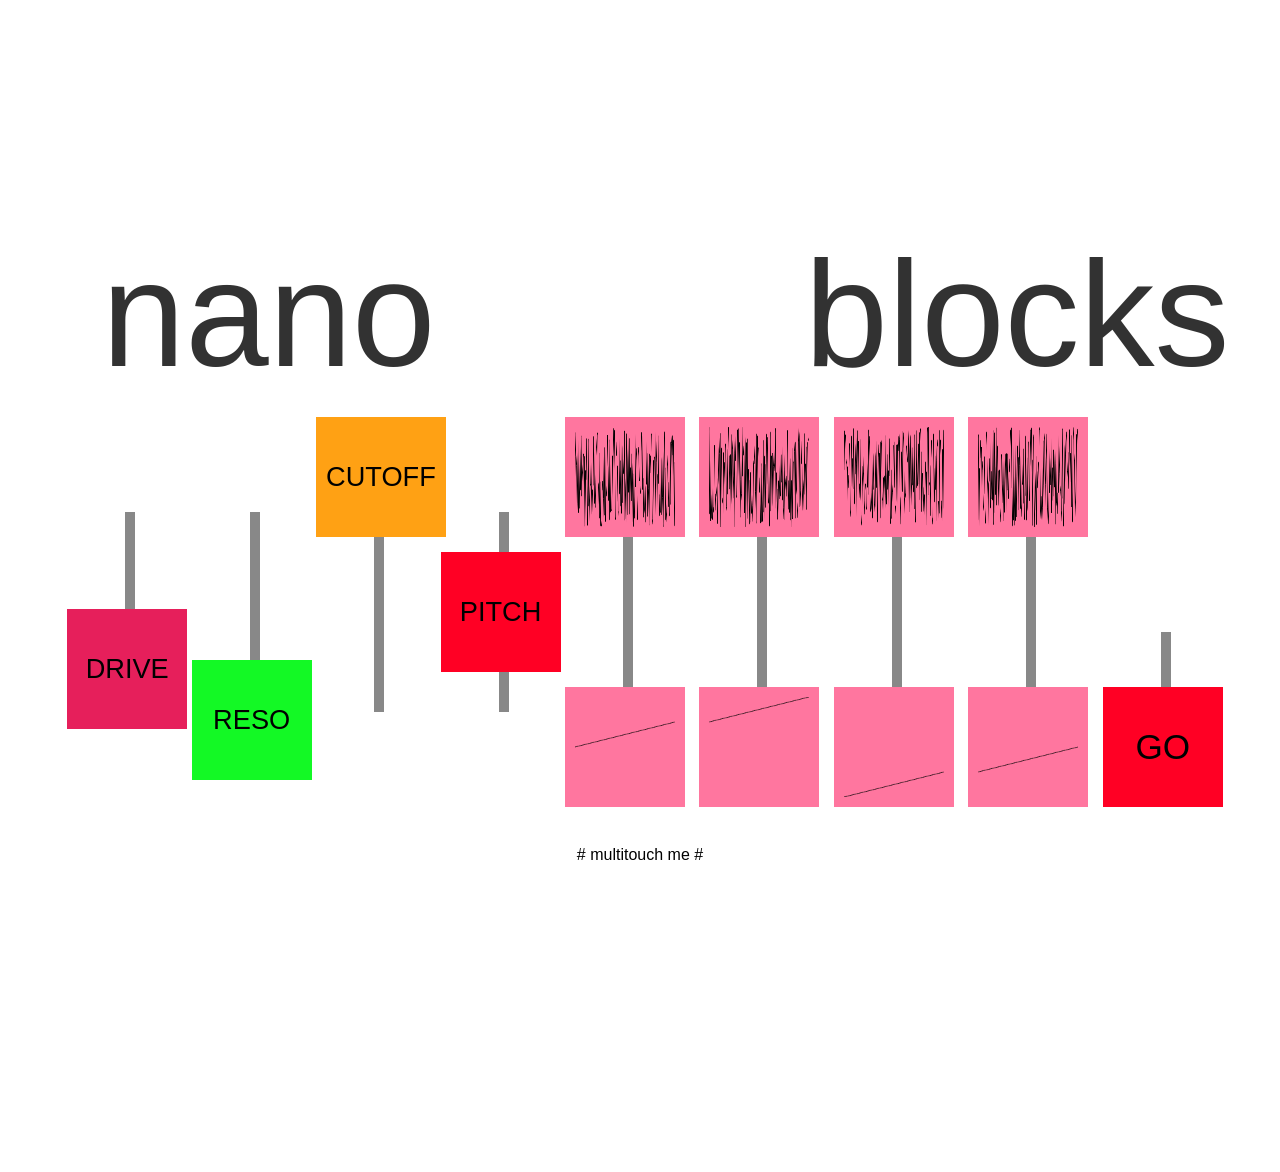
==== index.html @ b71ad53a "Added initial code base." ====
<!DOCTYPE html>
<html>
<head>
	<meta charset="utf-8">
	<link rel="stylesheet" type="text/css" href="style.css">
	<title>nanoBlocks</title>
</head>

<body>

<div style="text-align:center;white-space:nowrap;">
<div>
<span style="display:inline-block;width:0;height:0;z-index:20;position:relative;opacity:0.8;"><span style="float:right;position:relative;left:200px;top:-180px;font-size:150px;"><span style="position: relative; left: -2.46539e-319px; top: 2.46539e-319px;" id="brand-left">nano</span></span></span>
<canvas style="background:white;" id="osc" width="800" height="400"></canvas>
<span style="display:inline-block;width:0;height:0;z-index:20;position:relative;opacity:0.8;"><span style="float:left;position:relative;left:-240px;top:-180px;font-size:150px;"><span style="position: relative; left: -2.46539e-319px; top: 2.46539e-319px;" id="brand-right">blocks</span></span></span>
</div>

<div class="slider-outer">
<span class="waveform-slider" id="driveSlider">
<div class="waveform-slider-top" style="top: 191.7px;"><div class="block-canvas" id="handle" style="
  background-color: #e61f5b;
"><span class="label">DRIVE</span></div></div>
</span>
<span style="" class="slider-bar"></span>
</div>

<div class="slider-outer">
<span class="waveform-slider" id="resoSlider">
<div class="waveform-slider-top" style="top: 243px;"><div class="block-canvas" id="handle" style="
  background-color: #13f925;
"><span class="label">RESO</span></div></div>
</span>
<span style="" class="slider-bar"></span>
</div>

<div class="slider-outer">
<span class="waveform-slider" id="cutoffSlider">
<div class="waveform-slider-top" style="top: 0px;"><div class="block-canvas" id="handle" style="
  background-color: #ffa114;
"><span class="label">CUTOFF</span></div></div>
</span>
<span style="" class="slider-bar"></span>
</div>

<div class="slider-outer">
<span class="waveform-slider" id="pitchSlider">
<div class="waveform-slider-top" style="top: 135px;"><div class="block-canvas" id="handle" style="
  background-color: #ff0024;
"><span class="label">PITCH</span></div></div>
</span>
<span style="" class="slider-bar"></span>
</div>

<div class="slider-outer">
<span class="waveform-slider" id="waveformSlider1">
<div class="waveform-slider-top" style="top: 0px;"><canvas class="block-canvas" id="waveformA1"></canvas></div>
<div class="waveform-slider-bottom"><canvas class="block-canvas" id="waveformB1"></canvas></div>
</span>
<span style="" class="slider-bar"></span>
</div>

<div class="slider-outer">
<span class="waveform-slider" id="waveformSlider2">
<div class="waveform-slider-top" style="top: 0px;"><canvas class="block-canvas" id="waveformA2"></canvas></div>
<div class="waveform-slider-bottom"><canvas class="block-canvas" id="waveformB2"></canvas></div>
</span>
<span style="" class="slider-bar"></span>
</div>

<div class="slider-outer">
<span class="waveform-slider" id="waveformSlider3">
<div class="waveform-slider-top" style="top: 0px;"><canvas class="block-canvas" id="waveformA3"></canvas></div>
<div class="waveform-slider-bottom"><canvas class="block-canvas" id="waveformB3"></canvas></div>
</span>
<span style="" class="slider-bar"></span>
</div>

<div class="slider-outer">
<span class="waveform-slider" id="waveformSlider4">
<div class="waveform-slider-top" style="top: 0px;"><canvas class="block-canvas" id="waveformA4"></canvas></div>
<div class="waveform-slider-bottom"><canvas class="block-canvas" id="waveformB4"></canvas></div>
</span>
<span style="" class="slider-bar"></span>
</div>

<div class="slider-outer">
<span class="waveform-slider" id="forceSlider">
<div class="waveform-slider-top" style="top: 270px;"><div class="block-canvas" id="handle" style="
  background-color: #ff0024;
"><span class="label" style="font-size:220%">GO</span></div></div>
</span>
<span style="height:120px;top:220px;" class="slider-bar"></span>
</div>

<div style="margin-top:30px;padding-bottom:300px;"># multitouch me #</div>

</div>


<script src="param.js"></script>
<script src="drive.js"></script>
<script src="filter.js"></script>
<script src="engine.js"></script>
<script src="slider.js"></script>
<script src="script.js"></script>
</body>
</html>
---- style.css ----
body {
  font-family: Helvetica Neue, 'Roboto', sans-serif;
}

.block-canvas {
  width: 100px;
  height: 100px;
  background-color: #ff769f;
  padding: 10px;
  margin: 5px;
  display:table;
}

.label {
  font-size:170%;
  display:table-cell;
  vertical-align:middle;
  text-align:center;
}

.slider-outer {
  display:inline-block;
  min-width: 120px;
  position:relative;
}

.slider-bar {
  display:block;
  position:absolute;
  background-color:#888;
  height: 200px;
  width:10px;
  z-index:-20;
  left: 63px;
  top:100px;
}

.waveform-slider {
  height:400px;
  display:table;
  position:relative;
}

.waveform-slider-top {
  position:absolute;
  top:50px;
  z-index:10;
}

.waveform-slider-bottom {
  display:table-cell;
  vertical-align:bottom;
}
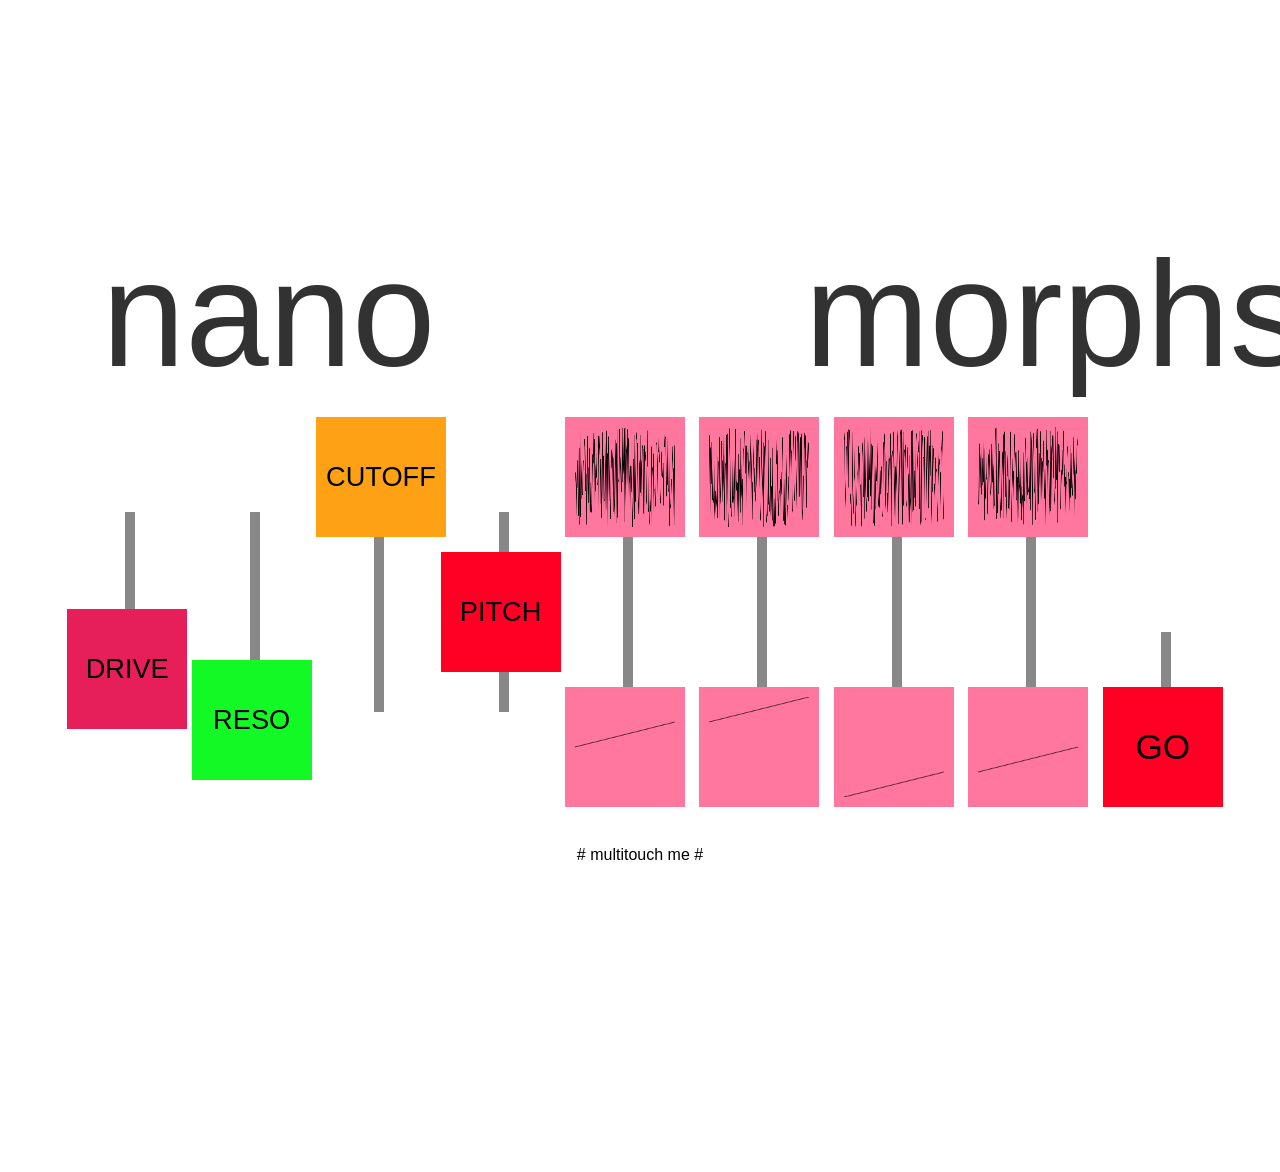
==== commit 0aa4538f: "Rename repo." ====
--- a/index.html
+++ b/index.html
@@ -3,7 +3,7 @@
 <head>
 	<meta charset="utf-8">
 	<link rel="stylesheet" type="text/css" href="style.css">
-	<title>nanoBlocks</title>
+	<title>nano morphs</title>
 </head>
 
 <body>
@@ -12,7 +12,7 @@
 <div>
 <span style="display:inline-block;width:0;height:0;z-index:20;position:relative;opacity:0.8;"><span style="float:right;position:relative;left:200px;top:-180px;font-size:150px;"><span style="position: relative; left: -2.46539e-319px; top: 2.46539e-319px;" id="brand-left">nano</span></span></span>
 <canvas style="background:white;" id="osc" width="800" height="400"></canvas>
-<span style="display:inline-block;width:0;height:0;z-index:20;position:relative;opacity:0.8;"><span style="float:left;position:relative;left:-240px;top:-180px;font-size:150px;"><span style="position: relative; left: -2.46539e-319px; top: 2.46539e-319px;" id="brand-right">blocks</span></span></span>
+<span style="display:inline-block;width:0;height:0;z-index:20;position:relative;opacity:0.8;"><span style="float:left;position:relative;left:-240px;top:-180px;font-size:150px;"><span style="position: relative; left: -2.46539e-319px; top: 2.46539e-319px;" id="brand-right">morphs</span></span></span>
 </div>
 
 <div class="slider-outer">
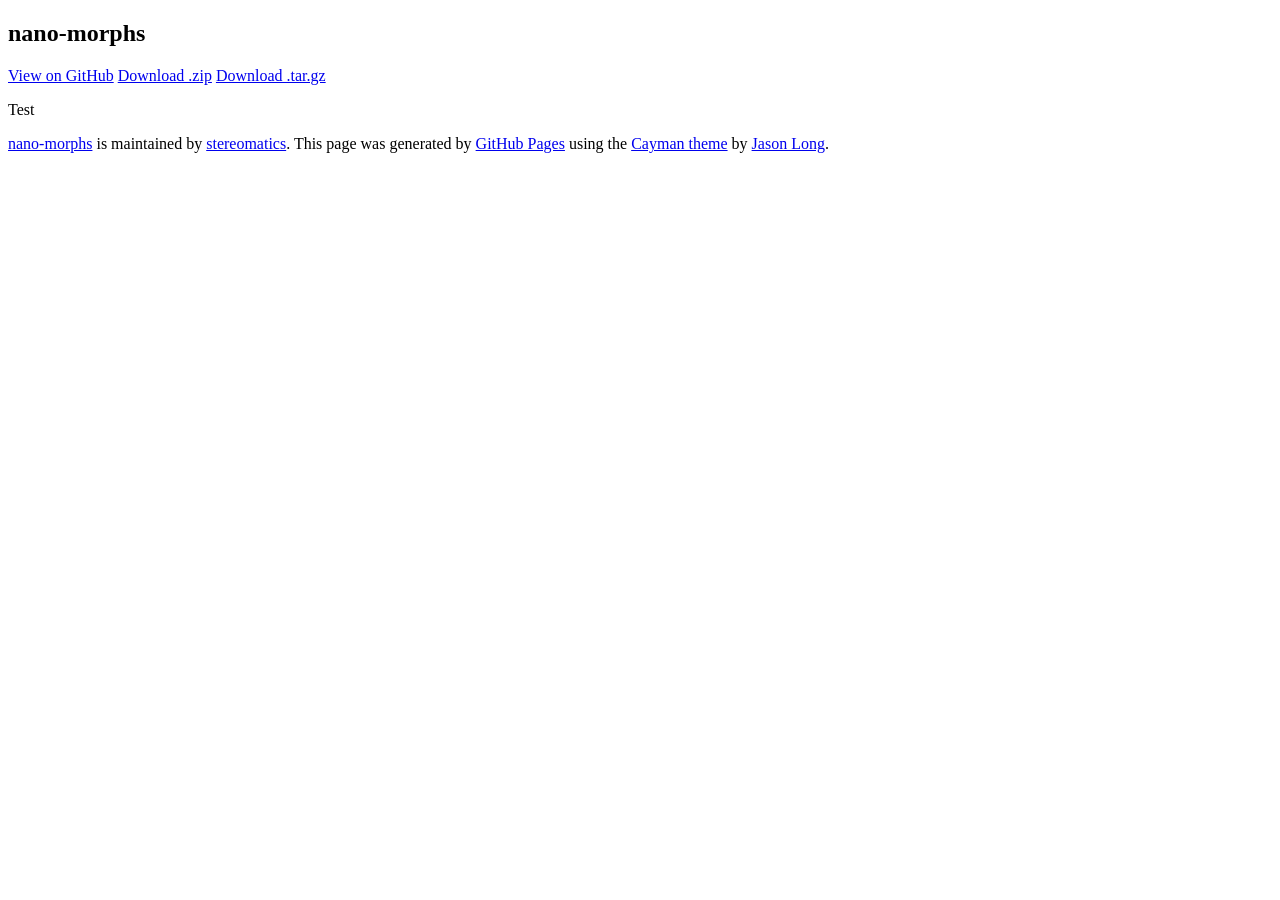
==== commit c5ff1068: "Create gh-pages branch via GitHub" ====
--- a/index.html
+++ b/index.html
@@ -1,109 +1,34 @@
 <!DOCTYPE html>
-<html>
-<head>
-	<meta charset="utf-8">
-	<link rel="stylesheet" type="text/css" href="style.css">
-	<title>nano morphs</title>
-</head>
+<html lang="en-us">
+  <head>
+    <meta charset="UTF-8">
+    <title>nano-morphs by stereomatics</title>
+    <meta name="viewport" content="width=device-width, initial-scale=1">
+    <link rel="stylesheet" type="text/css" href="stylesheets/normalize.css" media="screen">
+    <link href='https://fonts.googleapis.com/css?family=Open+Sans:400,700' rel='stylesheet' type='text/css'>
+    <link rel="stylesheet" type="text/css" href="stylesheets/stylesheet.css" media="screen">
+    <link rel="stylesheet" type="text/css" href="stylesheets/github-light.css" media="screen">
+  </head>
+  <body>
+    <section class="page-header">
+      <h1 class="project-name">nano-morphs</h1>
+      <h2 class="project-tagline"></h2>
+      <a href="https://github.com/stereomatics/nanomorphs" class="btn">View on GitHub</a>
+      <a href="https://github.com/stereomatics/nanomorphs/zipball/master" class="btn">Download .zip</a>
+      <a href="https://github.com/stereomatics/nanomorphs/tarball/master" class="btn">Download .tar.gz</a>
+    </section>
 
-<body>
+    <section class="main-content">
+      <p>Test</p>
 
-<div style="text-align:center;white-space:nowrap;">
-<div>
-<span style="display:inline-block;width:0;height:0;z-index:20;position:relative;opacity:0.8;"><span style="float:right;position:relative;left:200px;top:-180px;font-size:150px;"><span style="position: relative; left: -2.46539e-319px; top: 2.46539e-319px;" id="brand-left">nano</span></span></span>
-<canvas style="background:white;" id="osc" width="800" height="400"></canvas>
-<span style="display:inline-block;width:0;height:0;z-index:20;position:relative;opacity:0.8;"><span style="float:left;position:relative;left:-240px;top:-180px;font-size:150px;"><span style="position: relative; left: -2.46539e-319px; top: 2.46539e-319px;" id="brand-right">morphs</span></span></span>
-</div>
+      <footer class="site-footer">
+        <span class="site-footer-owner"><a href="https://github.com/stereomatics/nanomorphs">nano-morphs</a> is maintained by <a href="https://github.com/stereomatics">stereomatics</a>.</span>
 
-<div class="slider-outer">
-<span class="waveform-slider" id="driveSlider">
-<div class="waveform-slider-top" style="top: 191.7px;"><div class="block-canvas" id="handle" style="
-  background-color: #e61f5b;
-"><span class="label">DRIVE</span></div></div>
-</span>
-<span style="" class="slider-bar"></span>
-</div>
+        <span class="site-footer-credits">This page was generated by <a href="https://pages.github.com">GitHub Pages</a> using the <a href="https://github.com/jasonlong/cayman-theme">Cayman theme</a> by <a href="https://twitter.com/jasonlong">Jason Long</a>.</span>
+      </footer>
 
-<div class="slider-outer">
-<span class="waveform-slider" id="resoSlider">
-<div class="waveform-slider-top" style="top: 243px;"><div class="block-canvas" id="handle" style="
-  background-color: #13f925;
-"><span class="label">RESO</span></div></div>
-</span>
-<span style="" class="slider-bar"></span>
-</div>
+    </section>
 
-<div class="slider-outer">
-<span class="waveform-slider" id="cutoffSlider">
-<div class="waveform-slider-top" style="top: 0px;"><div class="block-canvas" id="handle" style="
-  background-color: #ffa114;
-"><span class="label">CUTOFF</span></div></div>
-</span>
-<span style="" class="slider-bar"></span>
-</div>
-
-<div class="slider-outer">
-<span class="waveform-slider" id="pitchSlider">
-<div class="waveform-slider-top" style="top: 135px;"><div class="block-canvas" id="handle" style="
-  background-color: #ff0024;
-"><span class="label">PITCH</span></div></div>
-</span>
-<span style="" class="slider-bar"></span>
-</div>
-
-<div class="slider-outer">
-<span class="waveform-slider" id="waveformSlider1">
-<div class="waveform-slider-top" style="top: 0px;"><canvas class="block-canvas" id="waveformA1"></canvas></div>
-<div class="waveform-slider-bottom"><canvas class="block-canvas" id="waveformB1"></canvas></div>
-</span>
-<span style="" class="slider-bar"></span>
-</div>
-
-<div class="slider-outer">
-<span class="waveform-slider" id="waveformSlider2">
-<div class="waveform-slider-top" style="top: 0px;"><canvas class="block-canvas" id="waveformA2"></canvas></div>
-<div class="waveform-slider-bottom"><canvas class="block-canvas" id="waveformB2"></canvas></div>
-</span>
-<span style="" class="slider-bar"></span>
-</div>
-
-<div class="slider-outer">
-<span class="waveform-slider" id="waveformSlider3">
-<div class="waveform-slider-top" style="top: 0px;"><canvas class="block-canvas" id="waveformA3"></canvas></div>
-<div class="waveform-slider-bottom"><canvas class="block-canvas" id="waveformB3"></canvas></div>
-</span>
-<span style="" class="slider-bar"></span>
-</div>
-
-<div class="slider-outer">
-<span class="waveform-slider" id="waveformSlider4">
-<div class="waveform-slider-top" style="top: 0px;"><canvas class="block-canvas" id="waveformA4"></canvas></div>
-<div class="waveform-slider-bottom"><canvas class="block-canvas" id="waveformB4"></canvas></div>
-</span>
-<span style="" class="slider-bar"></span>
-</div>
-
-<div class="slider-outer">
-<span class="waveform-slider" id="forceSlider">
-<div class="waveform-slider-top" style="top: 270px;"><div class="block-canvas" id="handle" style="
-  background-color: #ff0024;
-"><span class="label" style="font-size:220%">GO</span></div></div>
-</span>
-<span style="height:120px;top:220px;" class="slider-bar"></span>
-</div>
-
-<div style="margin-top:30px;padding-bottom:300px;"># multitouch me #</div>
-
-</div>
-
-
-<script src="param.js"></script>
-<script src="drive.js"></script>
-<script src="filter.js"></script>
-<script src="engine.js"></script>
-<script src="slider.js"></script>
-<script src="script.js"></script>
-</body>
+  
+  </body>
 </html>
-
-
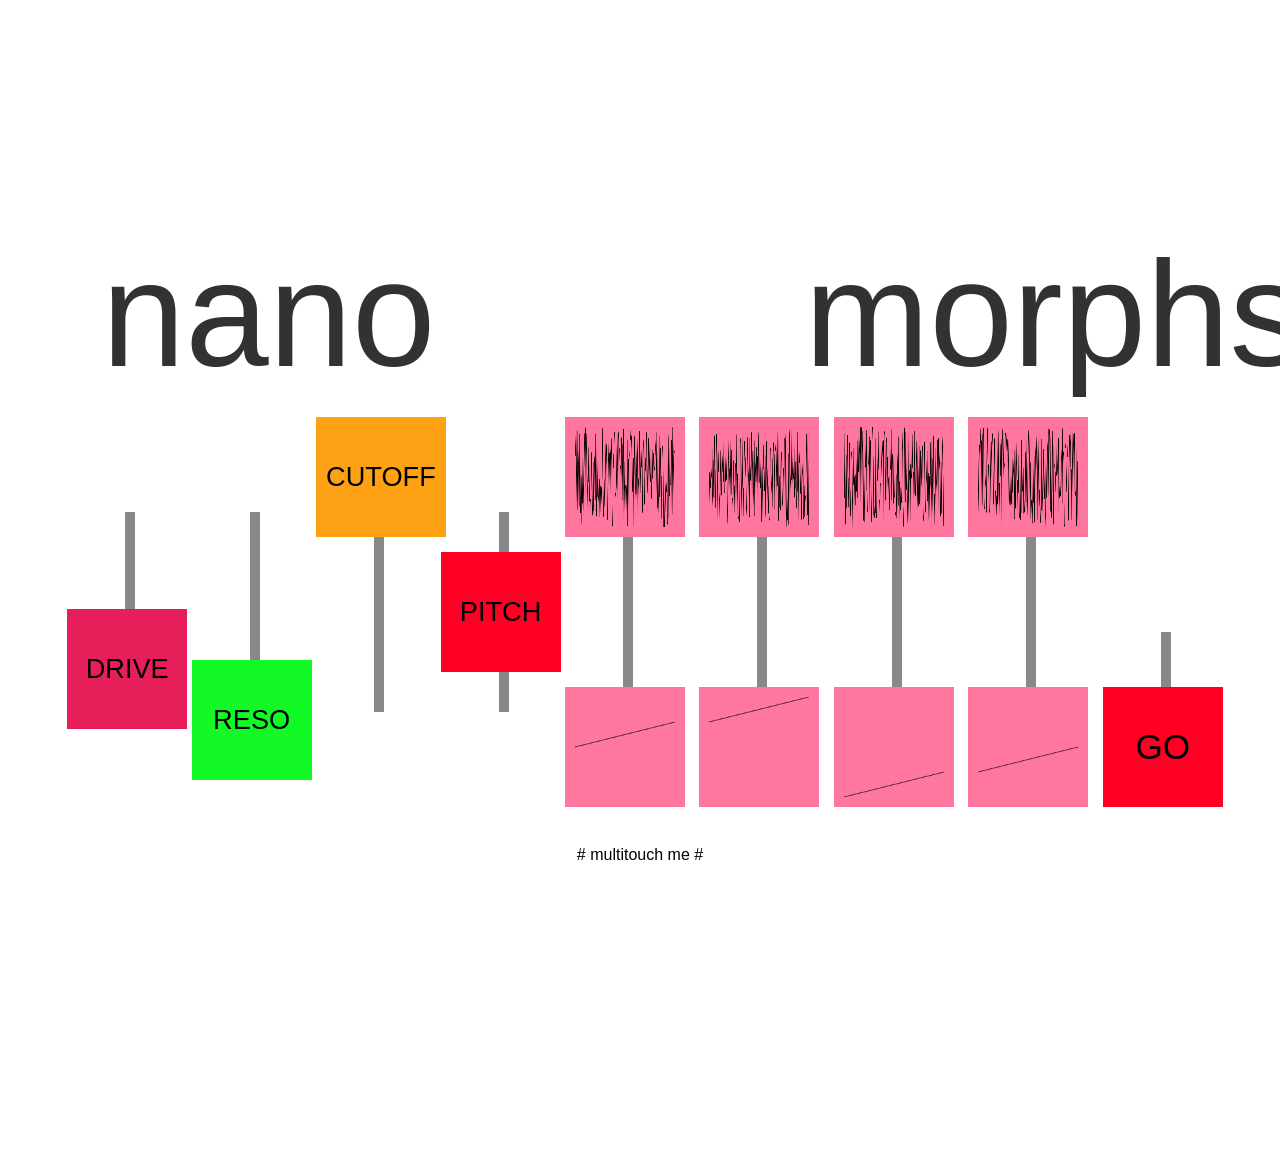
==== commit a9c3f380: "Merge from master." ====
--- a/index.html
+++ b/index.html
@@ -1,34 +1,109 @@
 <!DOCTYPE html>
-<html lang="en-us">
-  <head>
-    <meta charset="UTF-8">
-    <title>nano-morphs by stereomatics</title>
-    <meta name="viewport" content="width=device-width, initial-scale=1">
-    <link rel="stylesheet" type="text/css" href="stylesheets/normalize.css" media="screen">
-    <link href='https://fonts.googleapis.com/css?family=Open+Sans:400,700' rel='stylesheet' type='text/css'>
-    <link rel="stylesheet" type="text/css" href="stylesheets/stylesheet.css" media="screen">
-    <link rel="stylesheet" type="text/css" href="stylesheets/github-light.css" media="screen">
-  </head>
-  <body>
-    <section class="page-header">
-      <h1 class="project-name">nano-morphs</h1>
-      <h2 class="project-tagline"></h2>
-      <a href="https://github.com/stereomatics/nanomorphs" class="btn">View on GitHub</a>
-      <a href="https://github.com/stereomatics/nanomorphs/zipball/master" class="btn">Download .zip</a>
-      <a href="https://github.com/stereomatics/nanomorphs/tarball/master" class="btn">Download .tar.gz</a>
-    </section>
+<html>
+<head>
+	<meta charset="utf-8">
+	<link rel="stylesheet" type="text/css" href="style.css">
+	<title>nano morphs</title>
+</head>
 
-    <section class="main-content">
-      <p>Test</p>
+<body>
 
-      <footer class="site-footer">
-        <span class="site-footer-owner"><a href="https://github.com/stereomatics/nanomorphs">nano-morphs</a> is maintained by <a href="https://github.com/stereomatics">stereomatics</a>.</span>
+<div style="text-align:center;white-space:nowrap;">
+<div>
+<span style="display:inline-block;width:0;height:0;z-index:20;position:relative;opacity:0.8;"><span style="float:right;position:relative;left:200px;top:-180px;font-size:150px;"><span style="position: relative; left: -2.46539e-319px; top: 2.46539e-319px;" id="brand-left">nano</span></span></span>
+<canvas style="background:white;" id="osc" width="800" height="400"></canvas>
+<span style="display:inline-block;width:0;height:0;z-index:20;position:relative;opacity:0.8;"><span style="float:left;position:relative;left:-240px;top:-180px;font-size:150px;"><span style="position: relative; left: -2.46539e-319px; top: 2.46539e-319px;" id="brand-right">morphs</span></span></span>
+</div>
 
-        <span class="site-footer-credits">This page was generated by <a href="https://pages.github.com">GitHub Pages</a> using the <a href="https://github.com/jasonlong/cayman-theme">Cayman theme</a> by <a href="https://twitter.com/jasonlong">Jason Long</a>.</span>
-      </footer>
+<div class="slider-outer">
+<span class="waveform-slider" id="driveSlider">
+<div class="waveform-slider-top" style="top: 191.7px;"><div class="block-canvas" id="handle" style="
+  background-color: #e61f5b;
+"><span class="label">DRIVE</span></div></div>
+</span>
+<span style="" class="slider-bar"></span>
+</div>
 
-    </section>
+<div class="slider-outer">
+<span class="waveform-slider" id="resoSlider">
+<div class="waveform-slider-top" style="top: 243px;"><div class="block-canvas" id="handle" style="
+  background-color: #13f925;
+"><span class="label">RESO</span></div></div>
+</span>
+<span style="" class="slider-bar"></span>
+</div>
 
-  
-  </body>
+<div class="slider-outer">
+<span class="waveform-slider" id="cutoffSlider">
+<div class="waveform-slider-top" style="top: 0px;"><div class="block-canvas" id="handle" style="
+  background-color: #ffa114;
+"><span class="label">CUTOFF</span></div></div>
+</span>
+<span style="" class="slider-bar"></span>
+</div>
+
+<div class="slider-outer">
+<span class="waveform-slider" id="pitchSlider">
+<div class="waveform-slider-top" style="top: 135px;"><div class="block-canvas" id="handle" style="
+  background-color: #ff0024;
+"><span class="label">PITCH</span></div></div>
+</span>
+<span style="" class="slider-bar"></span>
+</div>
+
+<div class="slider-outer">
+<span class="waveform-slider" id="waveformSlider1">
+<div class="waveform-slider-top" style="top: 0px;"><canvas class="block-canvas" id="waveformA1"></canvas></div>
+<div class="waveform-slider-bottom"><canvas class="block-canvas" id="waveformB1"></canvas></div>
+</span>
+<span style="" class="slider-bar"></span>
+</div>
+
+<div class="slider-outer">
+<span class="waveform-slider" id="waveformSlider2">
+<div class="waveform-slider-top" style="top: 0px;"><canvas class="block-canvas" id="waveformA2"></canvas></div>
+<div class="waveform-slider-bottom"><canvas class="block-canvas" id="waveformB2"></canvas></div>
+</span>
+<span style="" class="slider-bar"></span>
+</div>
+
+<div class="slider-outer">
+<span class="waveform-slider" id="waveformSlider3">
+<div class="waveform-slider-top" style="top: 0px;"><canvas class="block-canvas" id="waveformA3"></canvas></div>
+<div class="waveform-slider-bottom"><canvas class="block-canvas" id="waveformB3"></canvas></div>
+</span>
+<span style="" class="slider-bar"></span>
+</div>
+
+<div class="slider-outer">
+<span class="waveform-slider" id="waveformSlider4">
+<div class="waveform-slider-top" style="top: 0px;"><canvas class="block-canvas" id="waveformA4"></canvas></div>
+<div class="waveform-slider-bottom"><canvas class="block-canvas" id="waveformB4"></canvas></div>
+</span>
+<span style="" class="slider-bar"></span>
+</div>
+
+<div class="slider-outer">
+<span class="waveform-slider" id="forceSlider">
+<div class="waveform-slider-top" style="top: 270px;"><div class="block-canvas" id="handle" style="
+  background-color: #ff0024;
+"><span class="label" style="font-size:220%">GO</span></div></div>
+</span>
+<span style="height:120px;top:220px;" class="slider-bar"></span>
+</div>
+
+<div style="margin-top:30px;padding-bottom:300px;"># multitouch me #</div>
+
+</div>
+
+
+<script src="param.js"></script>
+<script src="drive.js"></script>
+<script src="filter.js"></script>
+<script src="engine.js"></script>
+<script src="slider.js"></script>
+<script src="script.js"></script>
+</body>
 </html>
+
+
--- a/style.css
+++ b/style.css
@@ -0,0 +1,56 @@
+
+body {
+  font-family: Helvetica Neue, 'Roboto', sans-serif;
+}
+
+.block-canvas {
+  width: 100px;
+  height: 100px;
+  background-color: #ff769f;
+  padding: 10px;
+  margin: 5px;
+  display:table;
+}
+
+.label {
+  font-size:170%;
+  display:table-cell;
+  vertical-align:middle;
+  text-align:center;
+}
+
+.slider-outer {
+  display:inline-block;
+  min-width: 120px;
+  position:relative;
+}
+
+.slider-bar {
+  display:block;
+  position:absolute;
+  background-color:#888;
+  height: 200px;
+  width:10px;
+  z-index:-20;
+  left: 63px;
+  top:100px;
+}
+
+.waveform-slider {
+  height:400px;
+  display:table;
+  position:relative;
+}
+
+.waveform-slider-top {
+  position:absolute;
+  top:50px;
+  z-index:10;
+}
+
+.waveform-slider-bottom {
+  display:table-cell;
+  vertical-align:bottom;
+}
+
+
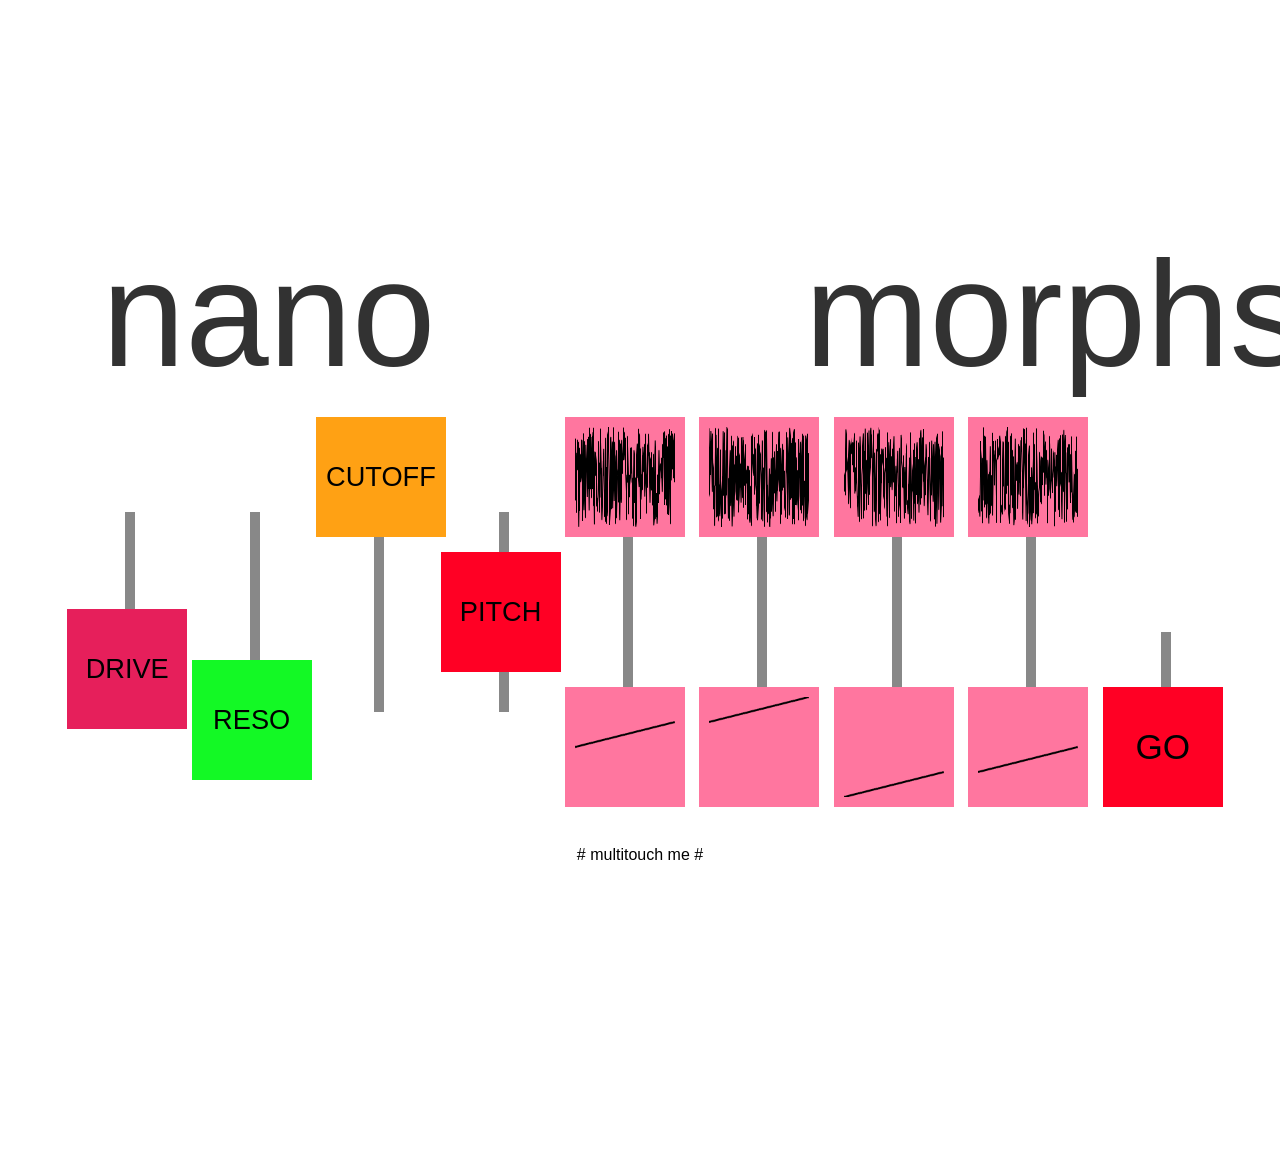
==== commit c44b202f: "Add simple limiter." ====
--- a/index.html
+++ b/index.html
@@ -100,6 +100,7 @@
 <script src="param.js"></script>
 <script src="drive.js"></script>
 <script src="filter.js"></script>
+<script src="limiter.js"></script>
 <script src="engine.js"></script>
 <script src="slider.js"></script>
 <script src="script.js"></script>
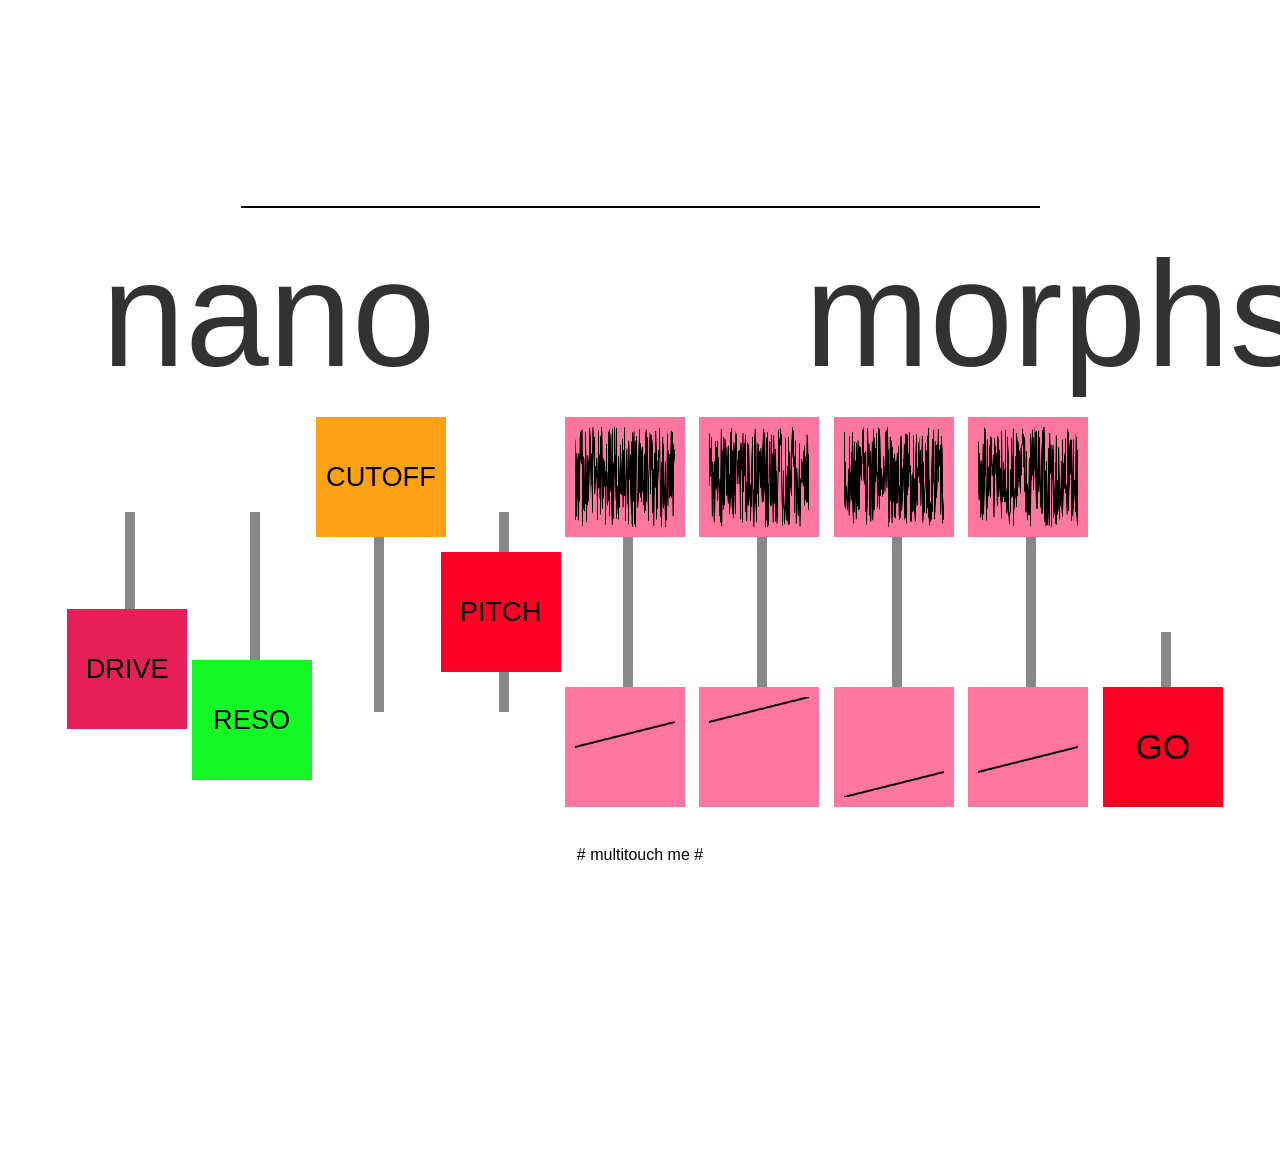
==== commit 823fd971: "Emscripten-ify." ====
--- a/index.html
+++ b/index.html
@@ -96,11 +96,9 @@
 
 </div>
 
+<script src="nano_morphs.js"></script>
 
 <script src="param.js"></script>
-<script src="drive.js"></script>
-<script src="filter.js"></script>
-<script src="limiter.js"></script>
 <script src="engine.js"></script>
 <script src="slider.js"></script>
 <script src="script.js"></script>
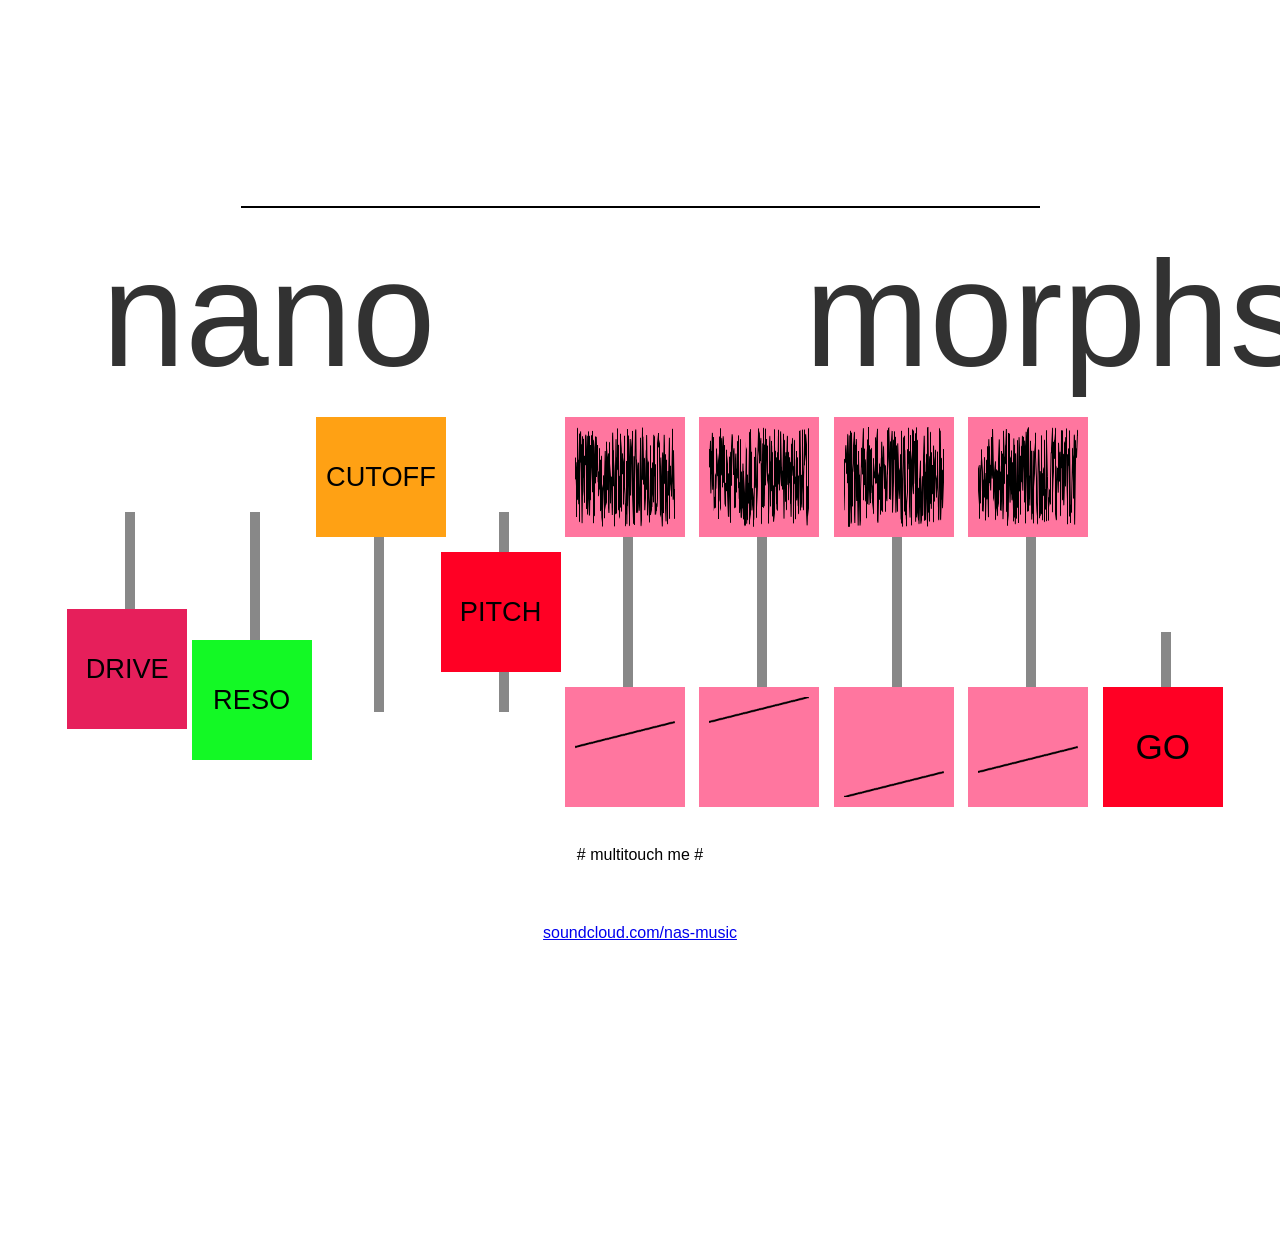
==== commit 8986d5e9: "Add soundcloud link." ====
--- a/index.html
+++ b/index.html
@@ -92,7 +92,8 @@
 <span style="height:120px;top:220px;" class="slider-bar"></span>
 </div>
 
-<div style="margin-top:30px;padding-bottom:300px;"># multitouch me #</div>
+<div style="margin-top:30px;padding-bottom:30px;"># multitouch me #</div>
+<div style="margin-top:30px;padding-bottom:300px;"><a href="https://soundcloud.com/nas-music">soundcloud.com/nas-music</a></div>
 
 </div>
 
